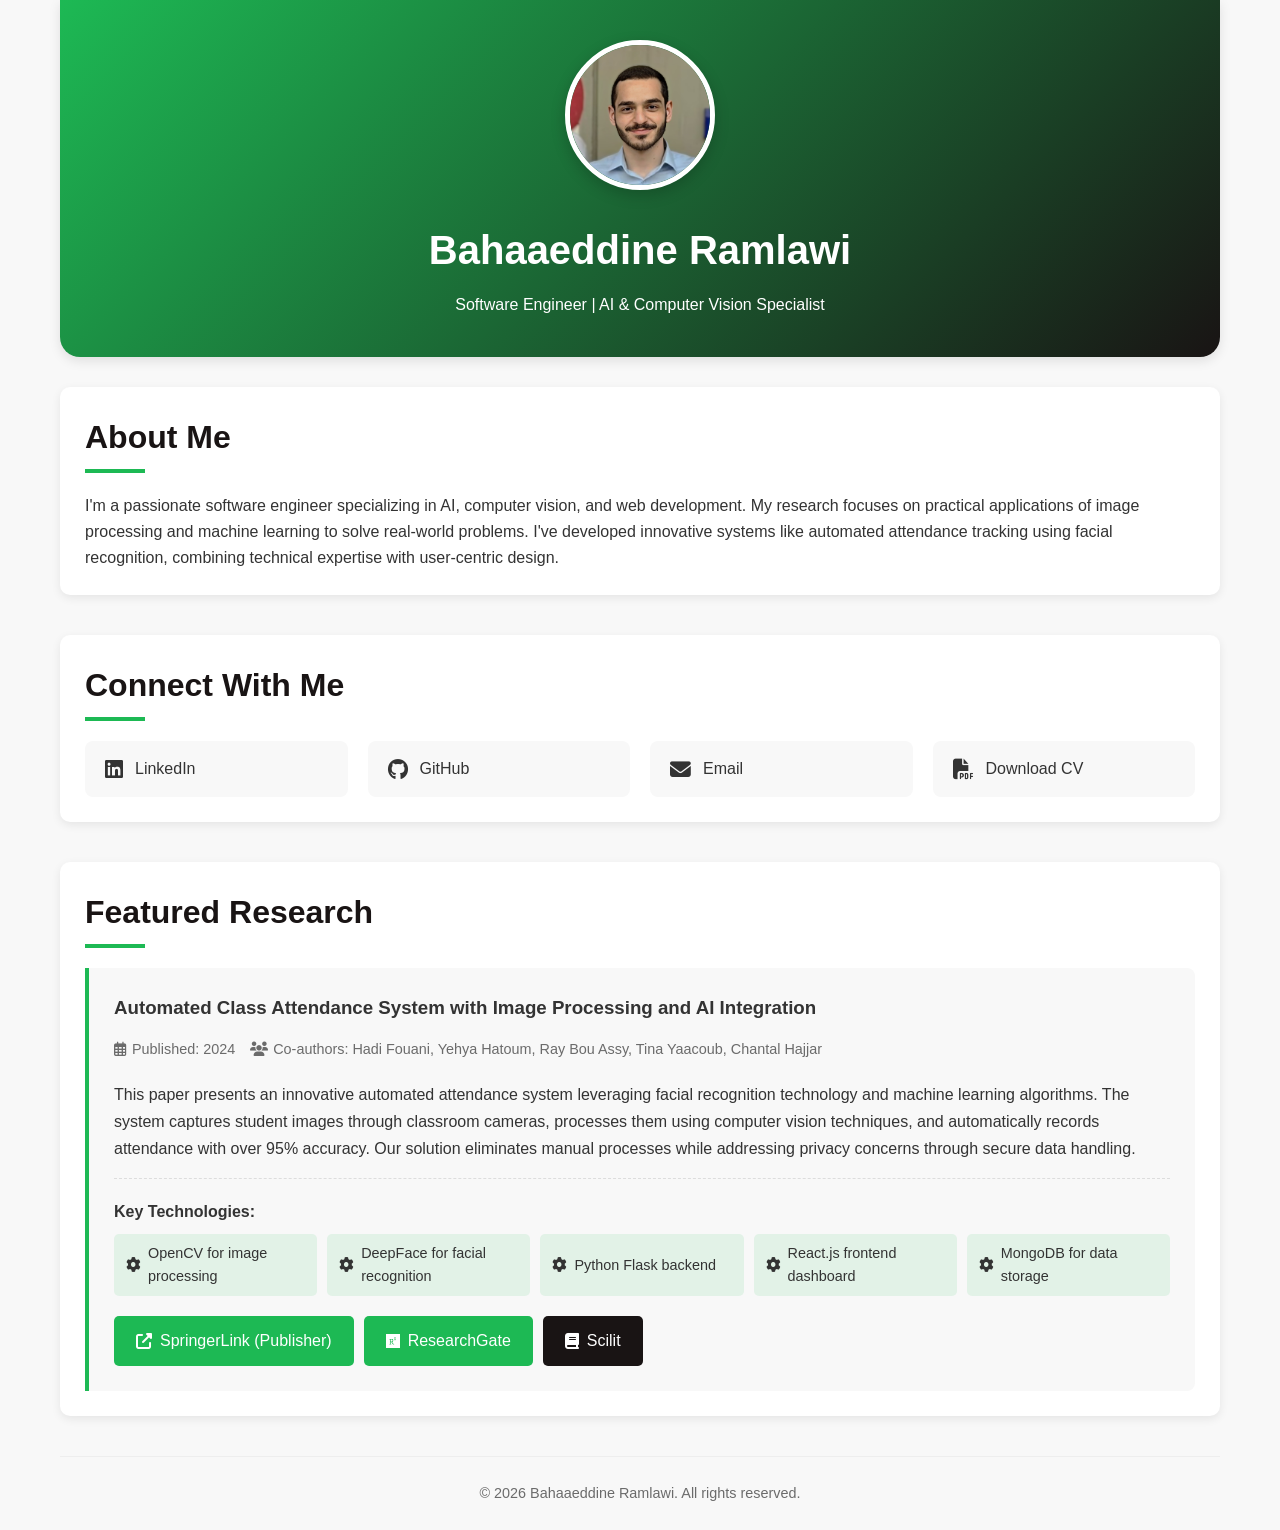
==== index.html @ 1c582ce3 "first commit" ====
<!DOCTYPE html>
<html lang="en">
  <head>
    <meta charset="UTF-8" />
    <meta name="viewport" content="width=device-width, initial-scale=1.0" />
    <title>Bahaaeddine Ramlawi | Software Engineer</title>
    <link rel="stylesheet" href="styles.css" />
    <link
      rel="stylesheet"
      href="https://cdnjs.cloudflare.com/ajax/libs/font-awesome/6.4.0/css/all.min.css"
    />
    <link rel="icon" href="assets/favicon.ico" type="image/x-icon" />
  </head>
  <body>
    <div class="container">
      <header>
        <div class="profile">
          <img
            src="assets/profile.jpg"
            alt="Bahaaeddine Ramlawi Profile Picture"
            class="profile-img"
          />
          <h1>Bahaaeddine Ramlawi</h1>
          <p>Software Engineer | AI & Computer Vision Specialist</p>
        </div>
      </header>

      <main>
        <section class="about">
          <h2>About Me</h2>
          <p>
            I'm a passionate software engineer specializing in AI, computer
            vision, and web development. My research focuses on practical
            applications of image processing and machine learning to solve
            real-world problems. I've developed innovative systems like
            automated attendance tracking using facial recognition, combining
            technical expertise with user-centric design.
          </p>
        </section>

        <section class="social-links">
          <h2>Connect With Me</h2>
          <div class="links-grid">
            <a
              href="https://www.linkedin.com/in/bahaaeddine-ramlawi-b12a22265/"
              target="_blank"
              rel="noopener noreferrer"
              class="social-link"
            >
              <i class="fab fa-linkedin"></i> LinkedIn
            </a>
            <a
              href="https://github.com/BahaaeddineRamlawi"
              target="_blank"
              rel="noopener noreferrer"
              class="social-link"
            >
              <i class="fab fa-github"></i> GitHub
            </a>
            <a href="mailto:bahaaeddineramlawi@gmail.com" class="social-link">
              <i class="fas fa-envelope"></i> Email
            </a>
            <a
              href="assets/Bahaaeddine Ramlawi CV.pdf"
              download="BahaaeddineRamlawi_CV.pdf"
              class="social-link"
            >
              <i class="fas fa-file-pdf"></i> Download CV
            </a>
          </div>
        </section>

        <section class="research">
          <h2>Featured Research</h2>
          <div class="research-card">
            <h3>
              Automated Class Attendance System with Image Processing and AI
              Integration
            </h3>
            <div class="research-meta">
              <span class="research-date"
                ><i class="far fa-calendar-alt"></i> Published: 2024</span
              >
              <span class="research-coauthors"
                ><i class="fas fa-users"></i> Co-authors: Hadi Fouani, Yehya
                Hatoum, Ray Bou Assy, Tina Yaacoub, Chantal Hajjar</span
              >
            </div>
            <p class="research-abstract">
              This paper presents an innovative automated attendance system
              leveraging facial recognition technology and machine learning
              algorithms. The system captures student images through classroom
              cameras, processes them using computer vision techniques, and
              automatically records attendance with over 95% accuracy. Our
              solution eliminates manual processes while addressing privacy
              concerns through secure data handling.
            </p>
            <div class="research-technologies">
              <h4>Key Technologies:</h4>
              <ul class="tech-list">
                <li><i class="fas fa-cog"></i> OpenCV for image processing</li>
                <li>
                  <i class="fas fa-cog"></i> DeepFace for facial recognition
                </li>
                <li><i class="fas fa-cog"></i> Python Flask backend</li>
                <li><i class="fas fa-cog"></i> React.js frontend dashboard</li>
                <li><i class="fas fa-cog"></i> MongoDB for data storage</li>
              </ul>
            </div>
            <div class="research-links">
              <a
                href="https://link.springer.com/chapter/10.1007/978-3-031-84100-2_64"
                target="_blank"
                rel="noopener noreferrer"
                class="read-more"
                title="View on SpringerLink"
              >
                <i class="fas fa-external-link-alt"></i> SpringerLink
                (Publisher)
              </a>
              <a
                href="https://www.researchgate.net/publication/389662298_Automated_Class_Attendance_System_with_Image_Processing_and_AI_Integration"
                target="_blank"
                rel="noopener noreferrer"
                class="read-more"
                title="View on ResearchGate"
              >
                <i class="fab fa-researchgate"></i> ResearchGate
              </a>
              <a
                href="https://www.scilit.com/publications/9433c12d234857c4d5888bf7f9357099"
                target="_blank"
                rel="noopener noreferrer"
                class="read-more secondary-link"
                title="View on Scilit"
              >
                <i class="fas fa-book"></i> Scilit
              </a>
            </div>
          </div>
        </section>
      </main>

      <footer>
        <p>
          © <span id="year"></span> Bahaaeddine Ramlawi. All rights reserved.
        </p>
      </footer>
    </div>

    <script src="script.js"></script>
  </body>
</html>
---- styles.css ----
:root {
  --primary-color: #1db954;
  --secondary-color: #191414;
  --light-color: #f8f8f8;
  --dark-color: #191414;
  --accent-color: #1ed760;
  --text-color: #333;
  --text-light: #6b6b6b;
}

/* Base Styles */
* {
  margin: 0;
  padding: 0;
  box-sizing: border-box;
}

body {
  font-family: "Segoe UI", Tahoma, Geneva, Verdana, sans-serif;
  line-height: 1.6;
  color: var(--text-color);
  background-color: var(--light-color);
}

.container {
  max-width: 1200px;
  margin: 0 auto;
  padding: 0 20px;
}

/* Header Styles */
header {
  text-align: center;
  padding: 40px 0;
  background: linear-gradient(
    135deg,
    var(--primary-color),
    var(--secondary-color)
  );
  color: white;
  border-radius: 0 0 20px 20px;
  margin-bottom: 30px;
  box-shadow: 0 4px 12px rgba(0, 0, 0, 0.1);
}

.profile-img {
  width: 150px;
  height: 150px;
  border-radius: 50%;
  object-fit: cover;
  border: 5px solid white;
  margin-bottom: 20px;
  box-shadow: 0 5px 15px rgba(0, 0, 0, 0.2);
  transition: transform 0.3s ease;
}

.profile-img:hover {
  transform: scale(1.05);
}

/* Typography */
h1 {
  font-size: 2.5rem;
  margin-bottom: 10px;
  font-weight: 700;
}

h2 {
  font-size: 2rem;
  margin-bottom: 20px;
  color: var(--secondary-color);
  position: relative;
  padding-bottom: 10px;
}

h2::after {
  content: "";
  position: absolute;
  bottom: 0;
  left: 0;
  width: 60px;
  height: 4px;
  background-color: var(--primary-color);
}

/* Section Styles */
section {
  margin-bottom: 40px;
  padding: 25px;
  background: white;
  border-radius: 10px;
  box-shadow: 0 3px 10px rgba(0, 0, 0, 0.08);
  transition: transform 0.3s ease, box-shadow 0.3s ease;
}

section:hover {
  transform: translateY(-5px);
  box-shadow: 0 8px 20px rgba(0, 0, 0, 0.12);
}

/* Social Links */
.links-grid {
  display: grid;
  grid-template-columns: repeat(auto-fit, minmax(250px, 1fr));
  gap: 20px;
}

.social-link {
  display: flex;
  align-items: center;
  padding: 15px 20px;
  background-color: var(--light-color);
  border-radius: 8px;
  text-decoration: none;
  color: var(--text-color);
  transition: all 0.3s ease;
  font-weight: 500;
}

.social-link:hover {
  transform: translateY(-5px);
  box-shadow: 0 5px 15px rgba(0, 0, 0, 0.1);
  background-color: var(--primary-color);
  color: white;
}

.social-link i {
  margin-right: 12px;
  font-size: 1.3rem;
}

/* Research Card Styles */
.research-card {
  padding: 25px;
  border-left: 4px solid var(--primary-color);
  background-color: var(--light-color);
  border-radius: 0 8px 8px 0;
}

.research-meta {
  display: flex;
  flex-wrap: wrap;
  gap: 15px;
  margin: 15px 0;
  color: var(--text-light);
  font-size: 0.9rem;
}

.research-meta span {
  display: flex;
  align-items: center;
  gap: 5px;
}

.research-abstract {
  margin: 20px 0;
  color: var(--text-color);
  line-height: 1.7;
  padding-bottom: 15px;
  border-bottom: 1px dashed #ddd;
}

.research-technologies {
  margin: 20px 0;
}

.tech-list {
  list-style: none;
  margin-top: 10px;
  display: grid;
  grid-template-columns: repeat(auto-fit, minmax(200px, 1fr));
  gap: 10px;
}

.tech-list li {
  padding: 8px 12px;
  background-color: rgba(29, 185, 84, 0.1);
  border-radius: 5px;
  display: flex;
  align-items: center;
  gap: 8px;
  font-size: 0.9rem;
}

.research-links {
  display: flex;
  gap: 10px;
  margin-top: 20px;
  flex-wrap: wrap;
}

.read-more {
  display: inline-flex;
  align-items: center;
  gap: 8px;
  padding: 10px 20px;
  background-color: var(--primary-color);
  color: white;
  text-decoration: none;
  border-radius: 5px;
  transition: all 0.3s;
  font-weight: 500;
  border: 2px solid transparent;
}

.read-more.secondary-link {
  background-color: var(--secondary-color);
}

.read-more.secondary-link:hover {
  background-color: white;
  color: var(--secondary-color);
  border-color: var(--secondary-color);
}

.read-more:hover {
  background-color: white;
  color: var(--primary-color);
  border-color: var(--primary-color);
  box-shadow: 0 3px 10px rgba(0, 0, 0, 0.1);
}

footer {
  text-align: center;
  padding: 25px;
  margin-top: 40px;
  color: var(--text-light);
  font-size: 0.9rem;
  border-top: 1px solid #eee;
}

@media (max-width: 768px) {
  h1 {
    font-size: 2rem;
  }

  h2 {
    font-size: 1.5rem;
  }

  .profile-img {
    width: 120px;
    height: 120px;
  }

  section {
    padding: 20px;
  }
}

@media (max-width: 600px) {
  .tech-list {
    grid-template-columns: 1fr;
  }

  .research-meta {
    flex-direction: column;
    gap: 8px;
  }

  .research-links {
    flex-direction: column;
  }

  .read-more {
    width: 100%;
    text-align: center;
    justify-content: center;
  }
}

@media (max-width: 480px) {
  header {
    padding: 30px 0;
  }

  section {
    padding: 18px;
  }

  .social-link {
    padding: 12px 15px;
  }
}
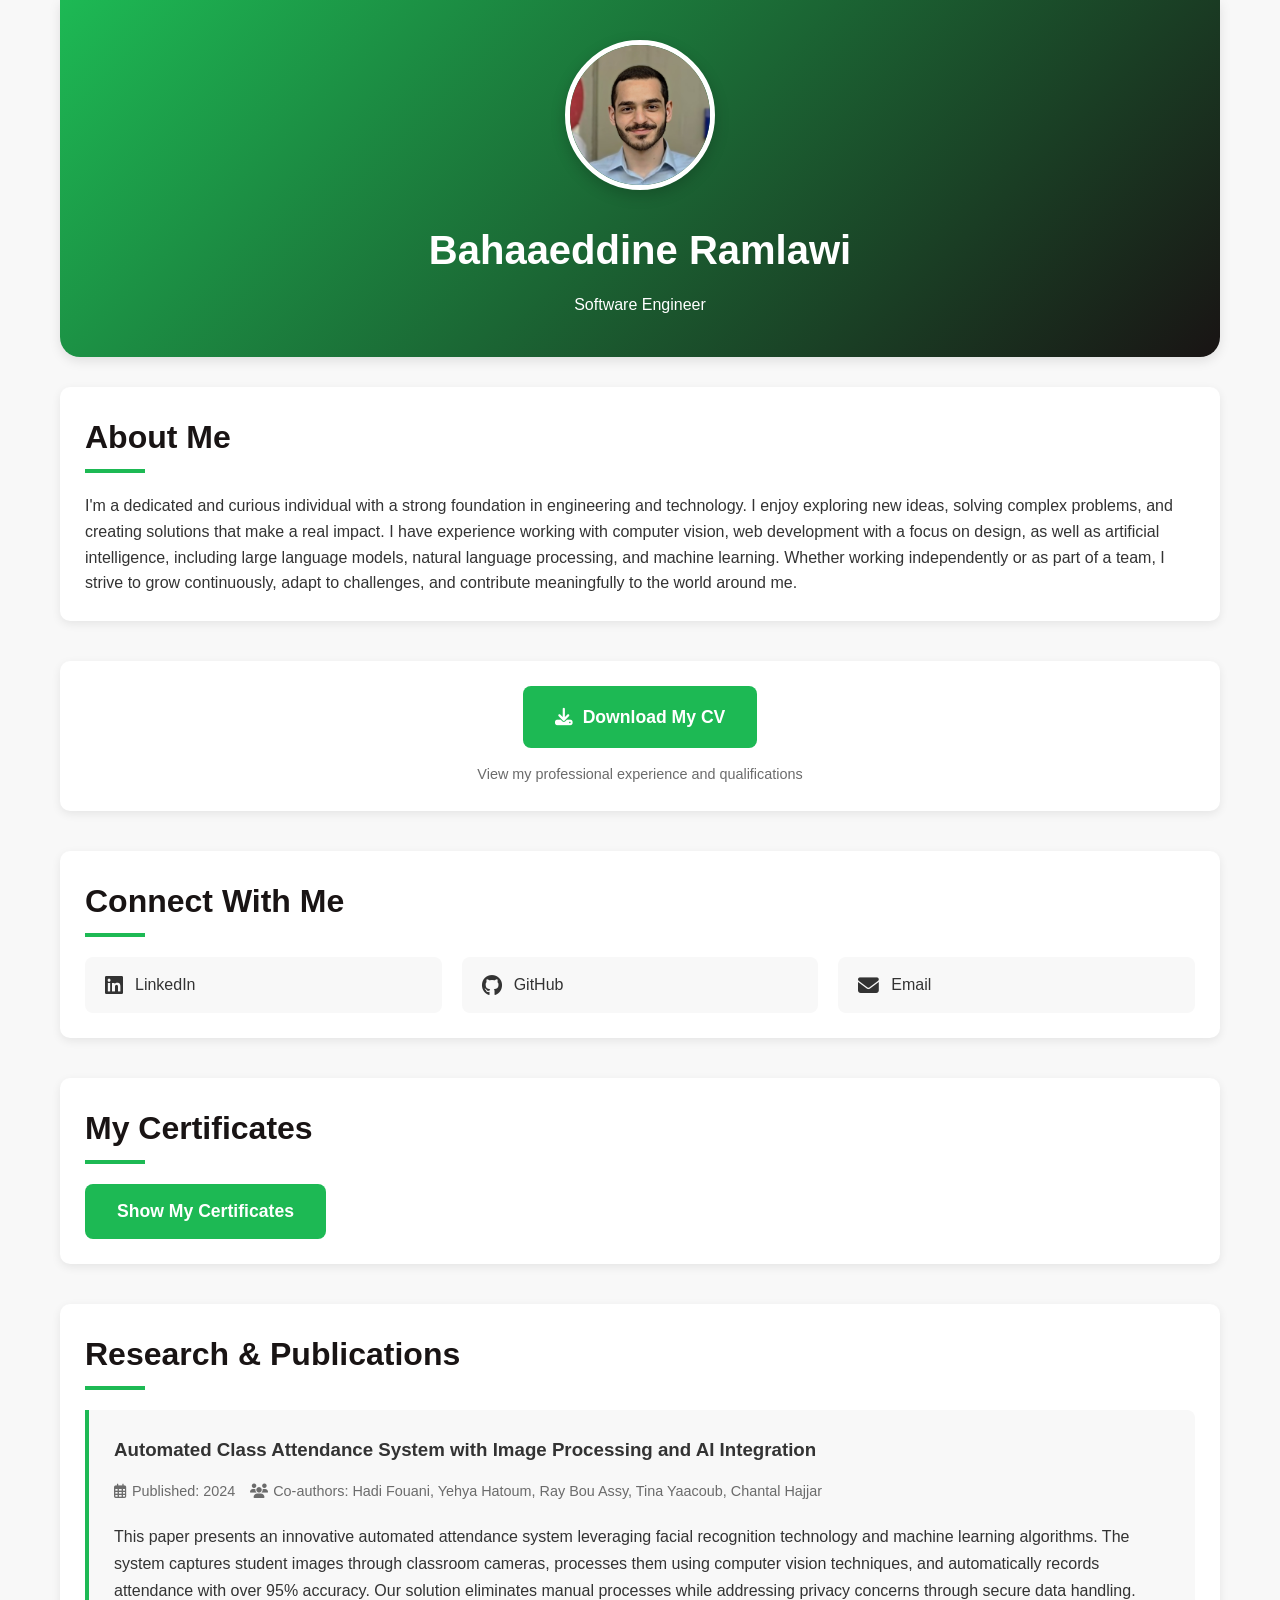
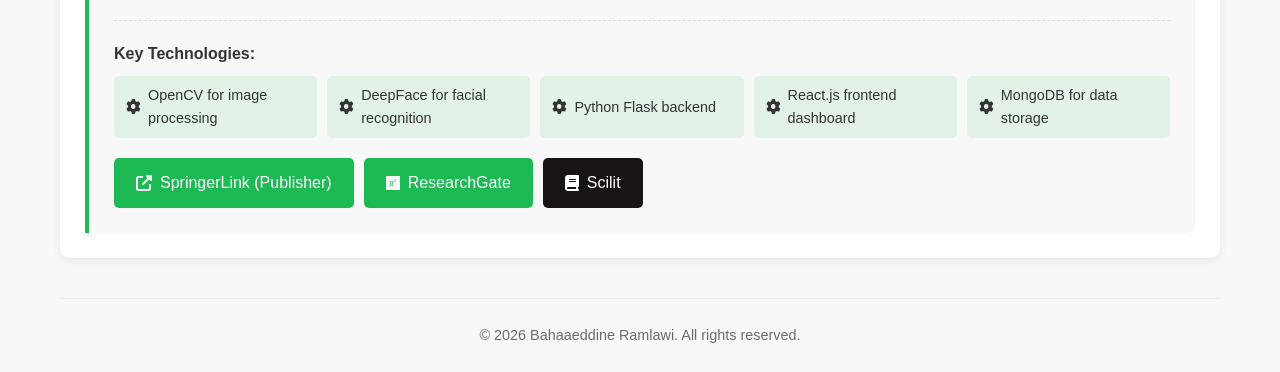
==== commit 1047bf94: "Add certificates" ====
--- a/index.html
+++ b/index.html
@@ -21,7 +21,7 @@
             class="profile-img"
           />
           <h1>Bahaaeddine Ramlawi</h1>
-          <p>Software Engineer | AI & Computer Vision Specialist</p>
+          <p>Software Engineer</p>
         </div>
       </header>
 
@@ -29,12 +29,28 @@
         <section class="about">
           <h2>About Me</h2>
           <p>
-            I'm a passionate software engineer specializing in AI, computer
-            vision, and web development. My research focuses on practical
-            applications of image processing and machine learning to solve
-            real-world problems. I've developed innovative systems like
-            automated attendance tracking using facial recognition, combining
-            technical expertise with user-centric design.
+            I'm a dedicated and curious individual with a strong foundation in
+            engineering and technology. I enjoy exploring new ideas, solving
+            complex problems, and creating solutions that make a real impact. I
+            have experience working with computer vision, web development with a
+            focus on design, as well as artificial intelligence, including large
+            language models, natural language processing, and machine learning.
+            Whether working independently or as part of a team, I strive to grow
+            continuously, adapt to challenges, and contribute meaningfully to
+            the world around me.
+          </p>
+        </section>
+
+        <section class="cv-download">
+          <a
+            href="assets/Bahaaeddine Ramlawi CV.pdf"
+            download="BahaaeddineRamlawi_CV.pdf"
+            class="cv-button"
+          >
+            <i class="fas fa-download"></i> Download My CV
+          </a>
+          <p class="cv-note">
+            View my professional experience and qualifications
           </p>
         </section>
 
@@ -60,18 +76,23 @@
             <a href="mailto:bahaaeddineramlawi@gmail.com" class="social-link">
               <i class="fas fa-envelope"></i> Email
             </a>
-            <a
-              href="assets/Bahaaeddine Ramlawi CV.pdf"
-              download="BahaaeddineRamlawi_CV.pdf"
-              class="social-link"
-            >
-              <i class="fas fa-file-pdf"></i> Download CV
-            </a>
           </div>
         </section>
 
+        <section class="certificates">
+          <h2>My Certificates</h2>
+          <button id="toggleCertificatesBtn" class="cv-button">
+            Show My Certificates
+          </button>
+          <ul
+            id="certificatesList"
+            class="certificates-list"
+            style="display: none"
+          ></ul>
+        </section>
+
         <section class="research">
-          <h2>Featured Research</h2>
+          <h2>Research & Publications</h2>
           <div class="research-card">
             <h3>
               Automated Class Attendance System with Image Processing and AI
--- a/styles.css
+++ b/styles.css
@@ -220,6 +220,72 @@
   box-shadow: 0 3px 10px rgba(0, 0, 0, 0.1);
 }
 
+.cv-download {
+  text-align: center;
+  margin-bottom: 40px;
+  padding: 25px;
+  background: white;
+  border-radius: 10px;
+  box-shadow: 0 3px 10px rgba(0, 0, 0, 0.08);
+  transition: transform 0.3s ease, box-shadow 0.3s ease;
+}
+
+.cv-download:hover {
+  transform: translateY(-5px);
+  box-shadow: 0 8px 20px rgba(0, 0, 0, 0.12);
+}
+
+.cv-button {
+  display: inline-flex;
+  align-items: center;
+  gap: 10px;
+  padding: 15px 30px;
+  background-color: var(--primary-color);
+  color: white;
+  text-decoration: none;
+  border-radius: 8px;
+  font-weight: 600;
+  font-size: 1.1rem;
+  transition: all 0.3s ease;
+  border: 2px solid transparent;
+}
+
+.cv-button:hover {
+  background-color: white;
+  color: var(--primary-color);
+  border-color: var(--primary-color);
+  transform: translateY(-3px);
+}
+
+.cv-note {
+  margin-top: 15px;
+  color: var(--text-light);
+  font-size: 0.9rem;
+}
+
+.certificates-list {
+  margin-top: 20px;
+  list-style: none;
+  padding-left: 0;
+}
+
+.certificates-list li {
+  margin: 10px 0;
+  font-weight: 600;
+}
+
+.certificates-list li a {
+  cursor: pointer;
+  color: var(--primary-color);
+  text-decoration: underline;
+  transition: color 0.3s ease;
+  font-weight: 600;
+}
+
+.certificates-list li a:hover {
+  color: var(--accent-color);
+}
+
 footer {
   text-align: center;
   padding: 25px;
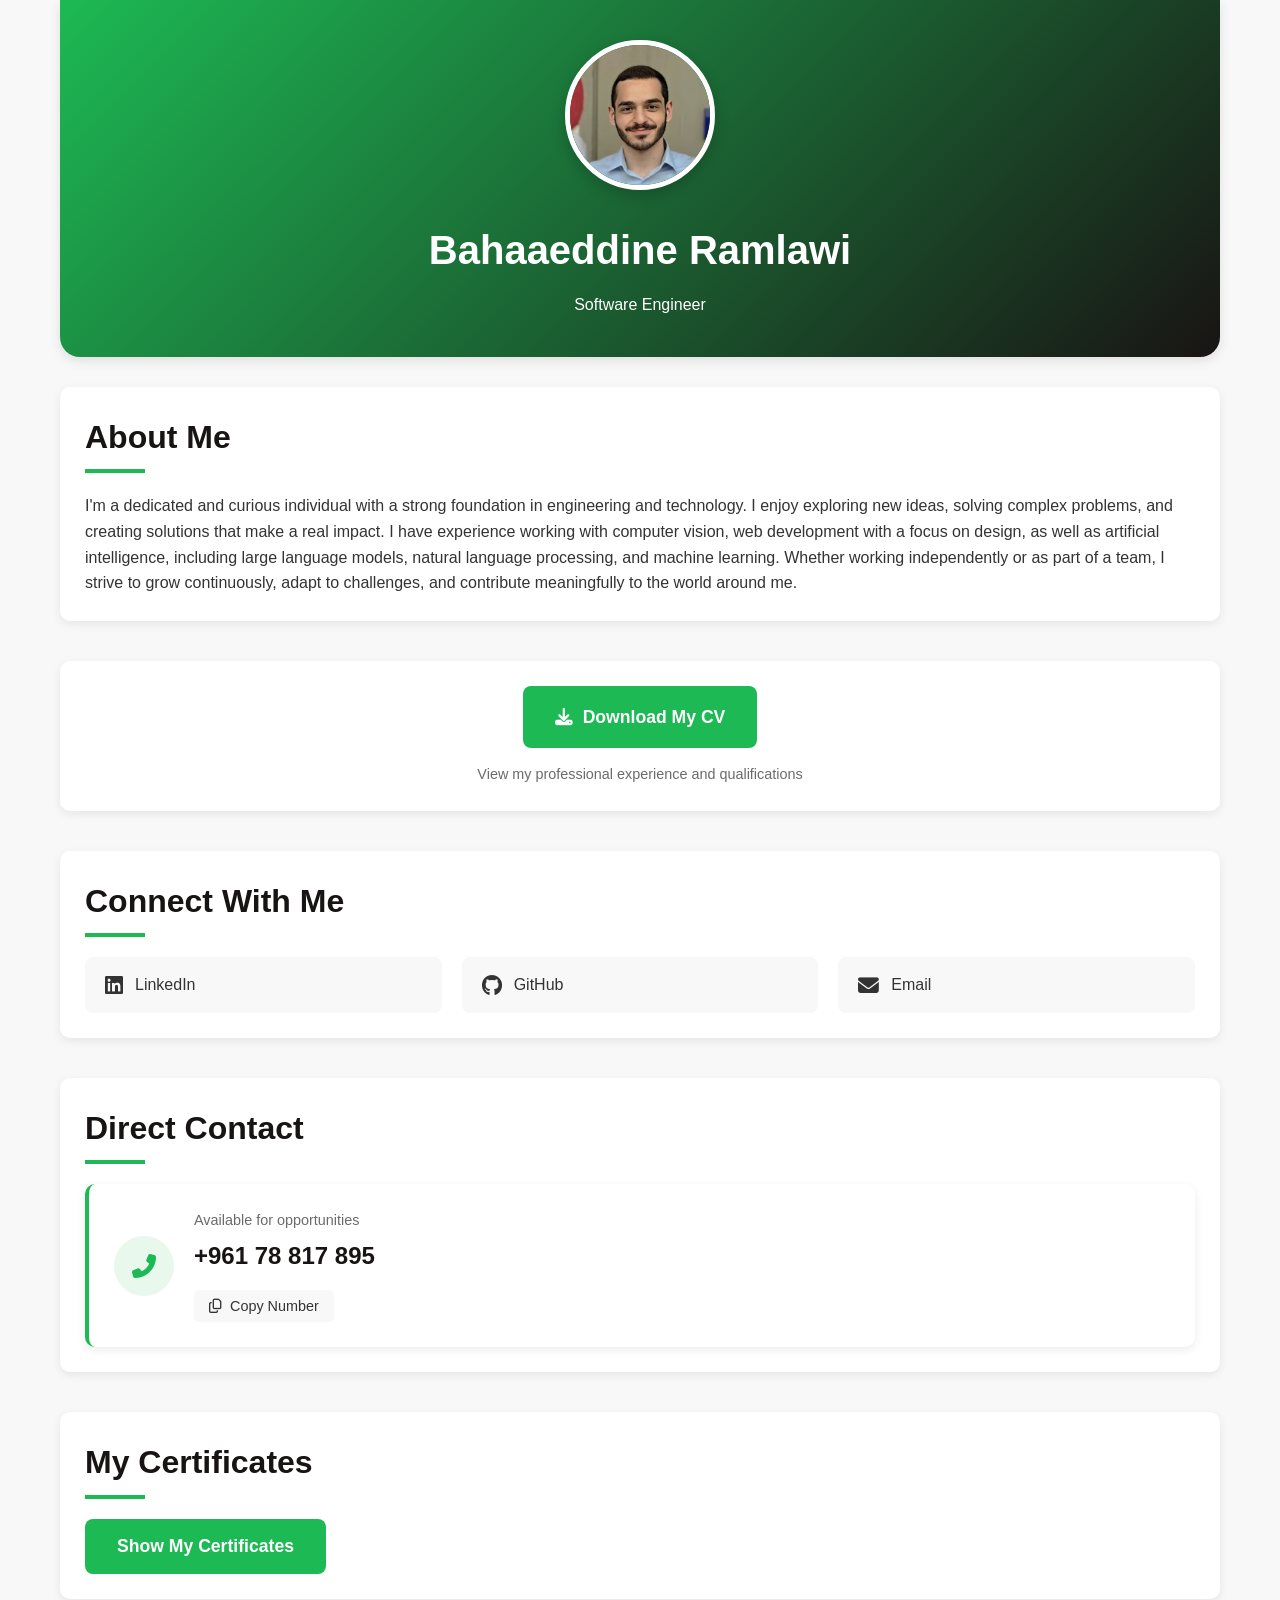
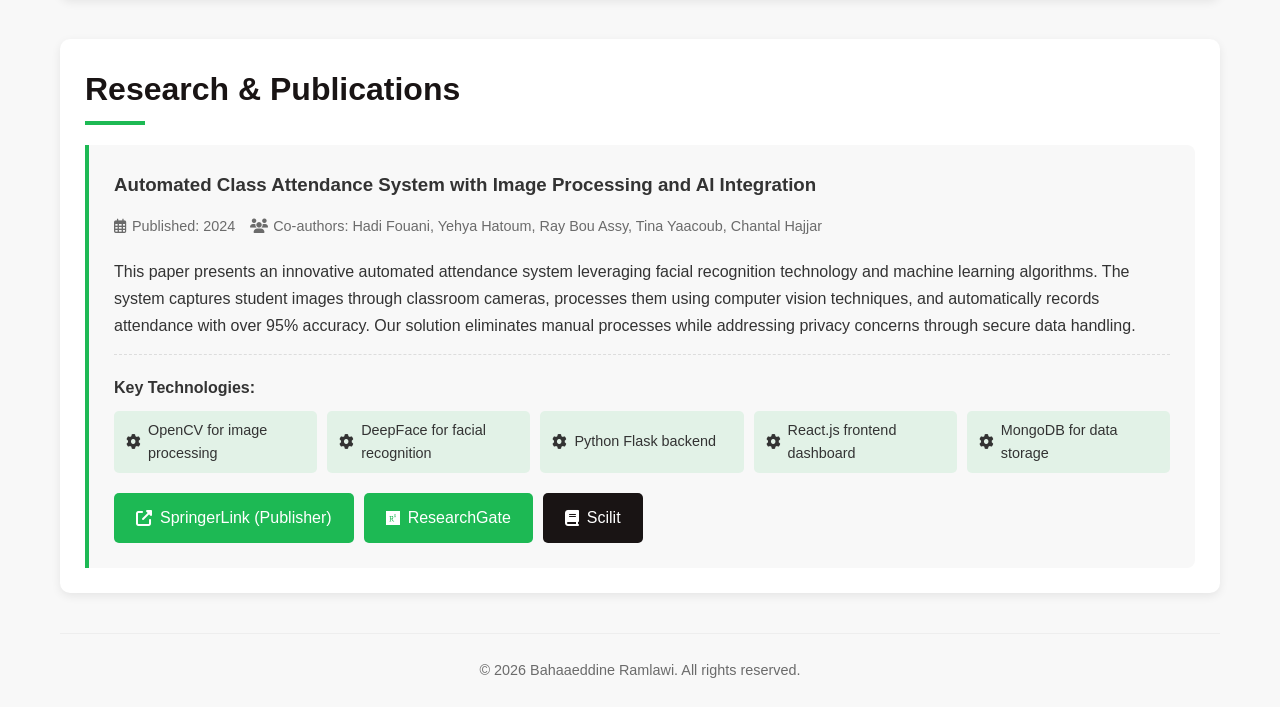
==== commit 88c3cb67: "Add number" ====
--- a/index.html
+++ b/index.html
@@ -76,6 +76,24 @@
             <a href="mailto:bahaaeddineramlawi@gmail.com" class="social-link">
               <i class="fas fa-envelope"></i> Email
             </a>
+          </div>
+        </section>
+
+        <section class="contact-number">
+          <h2>Direct Contact</h2>
+          <div class="phone-card">
+            <div class="phone-icon">
+              <i class="fas fa-phone-alt"></i>
+            </div>
+            <div class="phone-content">
+              <p class="phone-label">Available for opportunities</p>
+              <a href="tel:+96178817895" class="phone-number">
+                +961 78 817 895
+              </a>
+              <button class="copy-btn" onclick="copyPhoneNumber()">
+                <i class="far fa-copy"></i> Copy Number
+              </button>
+            </div>
           </div>
         </section>
 
--- a/styles.css
+++ b/styles.css
@@ -8,7 +8,6 @@
   --text-light: #6b6b6b;
 }
 
-/* Base Styles */
 * {
   margin: 0;
   padding: 0;
@@ -28,7 +27,6 @@
   padding: 0 20px;
 }
 
-/* Header Styles */
 header {
   text-align: center;
   padding: 40px 0;
@@ -58,11 +56,11 @@
   transform: scale(1.05);
 }
 
-/* Typography */
 h1 {
   font-size: 2.5rem;
   margin-bottom: 10px;
   font-weight: 700;
+  padding: 0 20px;
 }
 
 h2 {
@@ -83,7 +81,6 @@
   background-color: var(--primary-color);
 }
 
-/* Section Styles */
 section {
   margin-bottom: 40px;
   padding: 25px;
@@ -98,7 +95,6 @@
   box-shadow: 0 8px 20px rgba(0, 0, 0, 0.12);
 }
 
-/* Social Links */
 .links-grid {
   display: grid;
   grid-template-columns: repeat(auto-fit, minmax(250px, 1fr));
@@ -129,7 +125,6 @@
   font-size: 1.3rem;
 }
 
-/* Research Card Styles */
 .research-card {
   padding: 25px;
   border-left: 4px solid var(--primary-color);
@@ -286,6 +281,10 @@
   color: var(--accent-color);
 }
 
+.cert-org-list {
+  margin-left: 20px;
+}
+
 footer {
   text-align: center;
   padding: 25px;
@@ -295,6 +294,91 @@
   border-top: 1px solid #eee;
 }
 
+/* Phone Number Section */
+.contact-number {
+  margin-bottom: 40px;
+}
+
+.phone-card {
+  display: flex;
+  align-items: center;
+  padding: 25px;
+  background: white;
+  border-radius: 10px;
+  box-shadow: 0 3px 10px rgba(0, 0, 0, 0.08);
+  transition: all 0.3s ease;
+  border-left: 4px solid var(--primary-color);
+}
+
+.phone-card:hover {
+  transform: translateY(-5px);
+  box-shadow: 0 8px 20px rgba(0, 0, 0, 0.12);
+}
+
+.phone-icon {
+  width: 60px;
+  height: 60px;
+  background-color: rgba(29, 185, 84, 0.1);
+  border-radius: 50%;
+  display: flex;
+  align-items: center;
+  justify-content: center;
+  margin-right: 20px;
+  flex-shrink: 0;
+}
+
+.phone-icon i {
+  color: var(--primary-color);
+  font-size: 1.5rem;
+}
+
+.phone-content {
+  flex-grow: 1;
+}
+
+.phone-label {
+  color: var(--text-light);
+  font-size: 0.9rem;
+  margin-bottom: 5px;
+}
+
+.phone-number {
+  display: block;
+  font-size: 1.5rem;
+  font-weight: 600;
+  color: var(--secondary-color);
+  text-decoration: none;
+  margin-bottom: 15px;
+  transition: color 0.3s ease;
+}
+
+.phone-number:hover {
+  color: var(--primary-color);
+}
+
+.copy-btn {
+  display: inline-flex;
+  align-items: center;
+  gap: 8px;
+  padding: 8px 15px;
+  background-color: var(--light-color);
+  color: var(--text-color);
+  border: none;
+  border-radius: 5px;
+  font-size: 0.9rem;
+  cursor: pointer;
+  transition: all 0.3s ease;
+}
+
+.copy-btn:hover {
+  background-color: var(--primary-color);
+  color: white;
+}
+
+.copy-btn i {
+  font-size: 0.9rem;
+}
+
 @media (max-width: 768px) {
   h1 {
     font-size: 2rem;
@@ -333,6 +417,21 @@
     text-align: center;
     justify-content: center;
   }
+
+  .phone-card {
+    flex-direction: column;
+    text-align: center;
+    padding: 20px;
+  }
+
+  .phone-icon {
+    margin-right: 0;
+    margin-bottom: 15px;
+  }
+
+  .phone-number {
+    font-size: 1.3rem;
+  }
 }
 
 @media (max-width: 480px) {
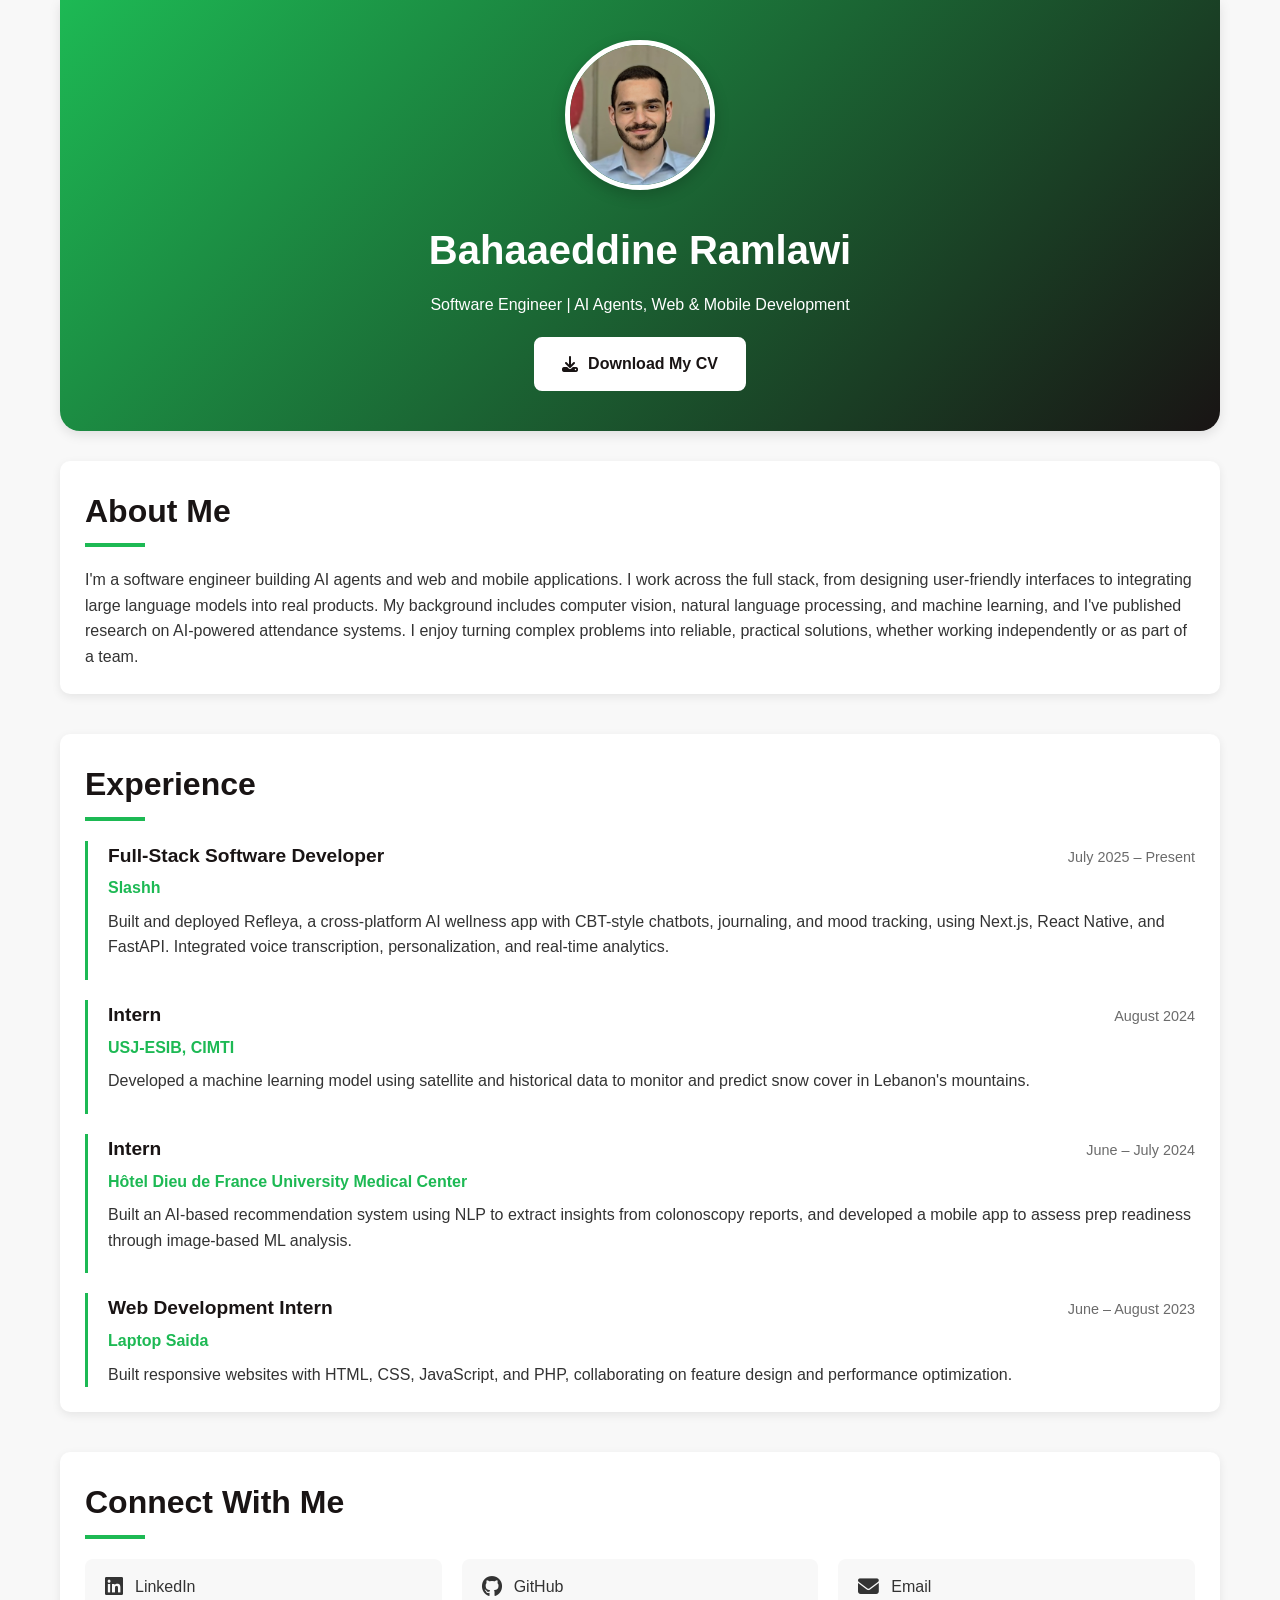
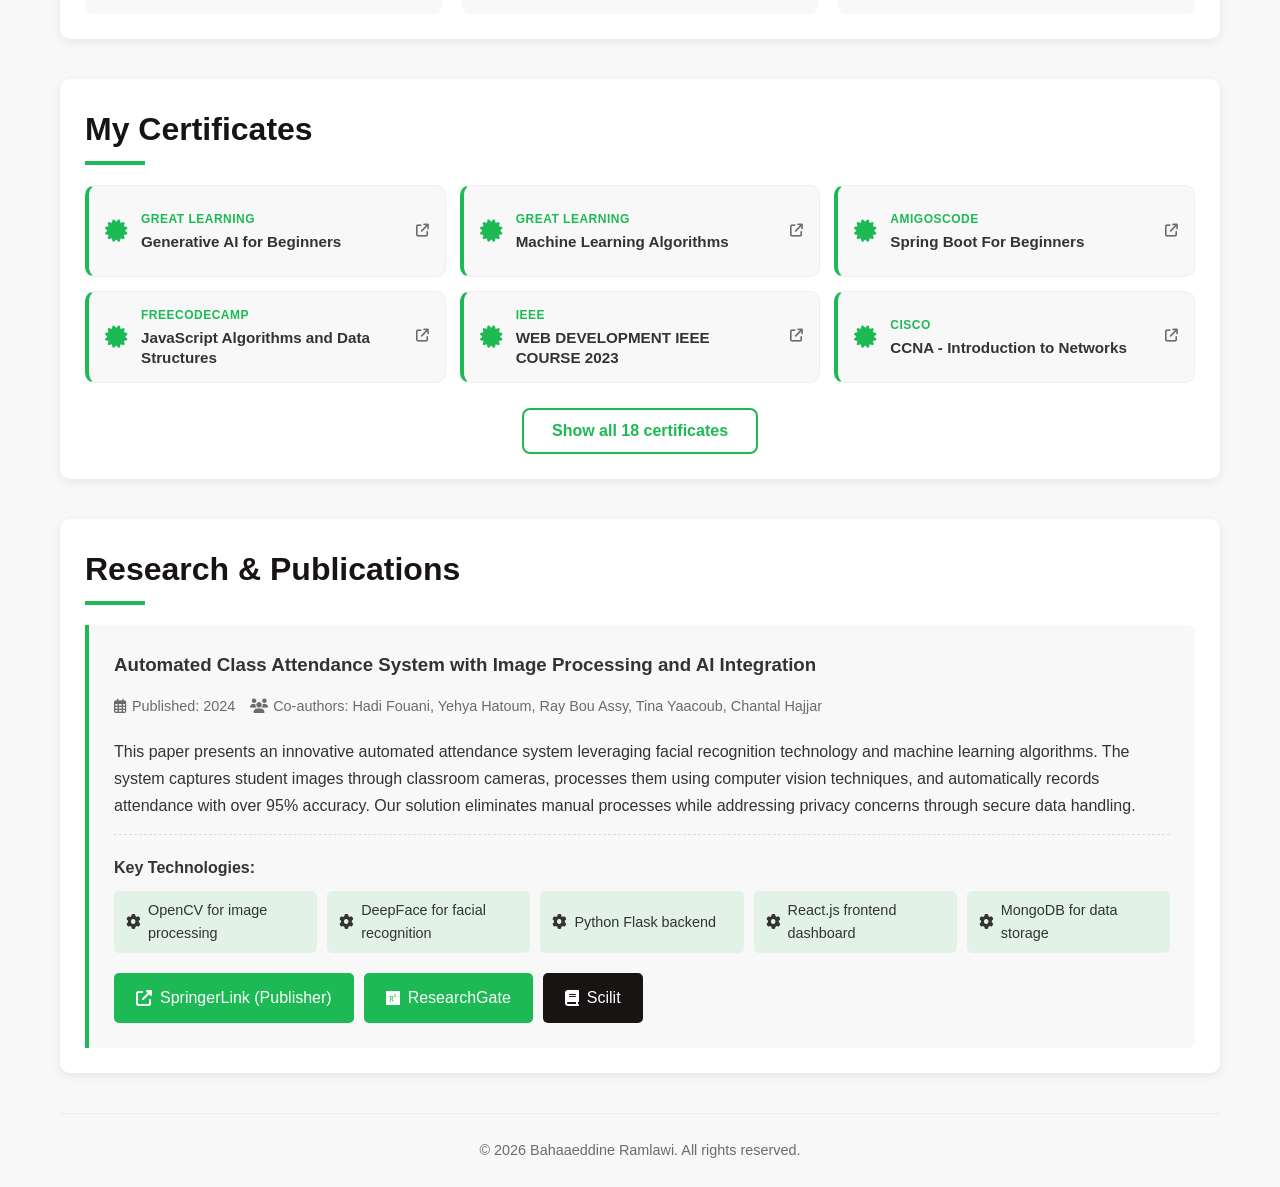
==== commit cd237b8c: "Revamp portfolio: experience, certificates grid, CV header button, /show phone reveal - Add Experien" ====
--- a/index.html
+++ b/index.html
@@ -3,8 +3,32 @@
   <head>
     <meta charset="UTF-8" />
     <meta name="viewport" content="width=device-width, initial-scale=1.0" />
-    <title>Bahaaeddine Ramlawi | Software Engineer</title>
-    <link rel="stylesheet" href="styles.css" />
+    <title>Bahaaeddine Ramlawi | Software Engineer – AI Agents, Web &amp; Mobile</title>
+    <meta
+      name="description"
+      content="Official portfolio of Bahaaeddine Ramlawi – a software engineer building AI agents and web and mobile applications."
+    />
+    <meta name="robots" content="index, follow" />
+    <meta name="author" content="Bahaaeddine Ramlawi" />
+
+    <meta
+      property="og:title"
+      content="Bahaaeddine Ramlawi | Software Engineer – AI Agents, Web &amp; Mobile"
+    />
+    <meta
+      property="og:description"
+      content="Explore Bahaaeddine Ramlawi's professional work, skills, certifications, and AI research publications."
+    />
+    <meta
+      property="og:image"
+      content="https://bahaaeddineramlawiportfolio.vercel.app/assets/profile.jpg"
+    />
+    <meta
+      property="og:url"
+      content="https://bahaaeddineramlawiportfolio.vercel.app/"
+    />
+    <meta property="og:type" content="website" />
+    <link rel="stylesheet" href="styles.css?v=7" />
     <link
       rel="stylesheet"
       href="https://cdnjs.cloudflare.com/ajax/libs/font-awesome/6.4.0/css/all.min.css"
@@ -21,27 +45,7 @@
             class="profile-img"
           />
           <h1>Bahaaeddine Ramlawi</h1>
-          <p>Software Engineer</p>
-        </div>
-      </header>
-
-      <main>
-        <section class="about">
-          <h2>About Me</h2>
-          <p>
-            I'm a dedicated and curious individual with a strong foundation in
-            engineering and technology. I enjoy exploring new ideas, solving
-            complex problems, and creating solutions that make a real impact. I
-            have experience working with computer vision, web development with a
-            focus on design, as well as artificial intelligence, including large
-            language models, natural language processing, and machine learning.
-            Whether working independently or as part of a team, I strive to grow
-            continuously, adapt to challenges, and contribute meaningfully to
-            the world around me.
-          </p>
-        </section>
-
-        <section class="cv-download">
+          <p>Software Engineer | AI Agents, Web &amp; Mobile Development</p>
           <a
             href="assets/Bahaaeddine Ramlawi CV.pdf"
             download="BahaaeddineRamlawi_CV.pdf"
@@ -49,9 +53,75 @@
           >
             <i class="fas fa-download"></i> Download My CV
           </a>
-          <p class="cv-note">
-            View my professional experience and qualifications
+        </div>
+      </header>
+
+      <main>
+        <section class="about">
+          <h2>About Me</h2>
+          <p>
+            I'm a software engineer building AI agents and web and mobile
+            applications. I work across the full stack, from designing
+            user-friendly interfaces to integrating large language models into
+            real products. My background includes computer vision, natural
+            language processing, and machine learning, and I've published
+            research on AI-powered attendance systems. I enjoy turning complex
+            problems into reliable, practical solutions, whether working
+            independently or as part of a team.
           </p>
+        </section>
+
+        <section class="experience">
+          <h2>Experience</h2>
+          <div class="experience-item">
+            <div class="experience-header">
+              <h3>Full-Stack Software Developer</h3>
+              <span class="experience-date">July 2025 – Present</span>
+            </div>
+            <p class="experience-company">Slashh</p>
+            <p>
+              Built and deployed Refleya, a cross-platform AI wellness app with
+              CBT-style chatbots, journaling, and mood tracking, using Next.js,
+              React Native, and FastAPI. Integrated voice transcription,
+              personalization, and real-time analytics.
+            </p>
+          </div>
+          <div class="experience-item">
+            <div class="experience-header">
+              <h3>Intern</h3>
+              <span class="experience-date">August 2024</span>
+            </div>
+            <p class="experience-company">USJ-ESIB, CIMTI</p>
+            <p>
+              Developed a machine learning model using satellite and historical
+              data to monitor and predict snow cover in Lebanon's mountains.
+            </p>
+          </div>
+          <div class="experience-item">
+            <div class="experience-header">
+              <h3>Intern</h3>
+              <span class="experience-date">June – July 2024</span>
+            </div>
+            <p class="experience-company">
+              Hôtel Dieu de France University Medical Center
+            </p>
+            <p>
+              Built an AI-based recommendation system using NLP to extract
+              insights from colonoscopy reports, and developed a mobile app to
+              assess prep readiness through image-based ML analysis.
+            </p>
+          </div>
+          <div class="experience-item">
+            <div class="experience-header">
+              <h3>Web Development Intern</h3>
+              <span class="experience-date">June – August 2023</span>
+            </div>
+            <p class="experience-company">Laptop Saida</p>
+            <p>
+              Built responsive websites with HTML, CSS, JavaScript, and PHP,
+              collaborating on feature design and performance optimization.
+            </p>
+          </div>
         </section>
 
         <section class="social-links">
@@ -79,7 +149,7 @@
           </div>
         </section>
 
-        <section class="contact-number">
+        <section class="contact-number" id="contact-number" hidden>
           <h2>Direct Contact</h2>
           <div class="phone-card">
             <div class="phone-icon">
@@ -99,14 +169,8 @@
 
         <section class="certificates">
           <h2>My Certificates</h2>
-          <button id="toggleCertificatesBtn" class="cv-button">
-            Show My Certificates
-          </button>
-          <ul
-            id="certificatesList"
-            class="certificates-list"
-            style="display: none"
-          ></ul>
+          <div id="certificatesGrid" class="cert-grid"></div>
+          <button id="toggleCertificatesBtn" class="btn-outline"></button>
         </section>
 
         <section class="research">
@@ -187,6 +251,6 @@
       </footer>
     </div>
 
-    <script src="script.js"></script>
+    <script src="script.js?v=4"></script>
   </body>
 </html>
--- a/styles.css
+++ b/styles.css
@@ -215,74 +215,117 @@
   box-shadow: 0 3px 10px rgba(0, 0, 0, 0.1);
 }
 
-.cv-download {
-  text-align: center;
-  margin-bottom: 40px;
-  padding: 25px;
-  background: white;
-  border-radius: 10px;
-  box-shadow: 0 3px 10px rgba(0, 0, 0, 0.08);
-  transition: transform 0.3s ease, box-shadow 0.3s ease;
-}
-
-.cv-download:hover {
-  transform: translateY(-5px);
-  box-shadow: 0 8px 20px rgba(0, 0, 0, 0.12);
-}
-
 .cv-button {
   display: inline-flex;
   align-items: center;
   gap: 10px;
-  padding: 15px 30px;
-  background-color: var(--primary-color);
-  color: white;
+  margin-top: 20px;
+  padding: 12px 26px;
+  background-color: white;
+  color: var(--secondary-color);
   text-decoration: none;
   border-radius: 8px;
   font-weight: 600;
-  font-size: 1.1rem;
+  font-size: 1rem;
   transition: all 0.3s ease;
-  border: 2px solid transparent;
+  border: 2px solid white;
 }
 
 .cv-button:hover {
-  background-color: white;
-  color: var(--primary-color);
-  border-color: var(--primary-color);
+  background-color: transparent;
+  color: white;
   transform: translateY(-3px);
 }
 
-.cv-note {
-  margin-top: 15px;
+.cert-grid {
+  display: grid;
+  grid-template-columns: repeat(auto-fill, minmax(280px, 1fr));
+  grid-auto-rows: 1fr;
+  gap: 14px;
+  margin-top: 10px;
+}
+
+.cert-card {
+  display: flex;
+  align-items: center;
+  gap: 14px;
+  padding: 14px 16px;
+  background: var(--light-color);
+  border-radius: 10px;
+  text-decoration: none;
+  color: var(--text-color);
+  border: 1px solid #eee;
+  border-left: 4px solid var(--primary-color);
+  transition: transform 0.3s ease, box-shadow 0.3s ease;
+}
+
+.cert-card:hover {
+  transform: translateY(-3px);
+  box-shadow: 0 6px 16px rgba(0, 0, 0, 0.1);
+}
+
+.cert-icon {
+  font-size: 1.4rem;
+  color: var(--primary-color);
+}
+
+.cert-info {
+  flex: 1;
+  display: flex;
+  flex-direction: column;
+  gap: 3px;
+  min-width: 0;
+}
+
+.cert-arrow {
+  font-size: 0.8rem;
   color: var(--text-light);
-  font-size: 0.9rem;
-}
-
-.certificates-list {
-  margin-top: 20px;
-  list-style: none;
-  padding-left: 0;
-}
-
-.certificates-list li {
-  margin: 10px 0;
+}
+
+.cert-card:hover .cert-arrow {
+  color: var(--primary-color);
+}
+
+.cert-org {
+  font-size: 0.75rem;
+  font-weight: 700;
+  text-transform: uppercase;
+  letter-spacing: 0.5px;
+  color: var(--primary-color);
+}
+
+.cert-name {
+  font-size: 0.95rem;
   font-weight: 600;
-}
-
-.certificates-list li a {
+  line-height: 1.3;
+}
+
+.cert-extra {
+  display: none;
+}
+
+.cert-grid.expanded .cert-extra {
+  display: flex;
+}
+
+.btn-outline {
+  display: block;
+  margin: 25px auto 0;
+  padding: 12px 28px;
+  background: transparent;
+  color: var(--primary-color);
+  border: 2px solid var(--primary-color);
+  border-radius: 8px;
+  font-size: 1rem;
+  font-weight: 600;
+  font-family: inherit;
   cursor: pointer;
-  color: var(--primary-color);
-  text-decoration: underline;
-  transition: color 0.3s ease;
-  font-weight: 600;
-}
-
-.certificates-list li a:hover {
-  color: var(--accent-color);
-}
-
-.cert-org-list {
-  margin-left: 20px;
+  transition: all 0.3s ease;
+}
+
+.btn-outline:hover {
+  background: var(--primary-color);
+  color: white;
 }
 
 footer {
@@ -447,3 +490,39 @@
     padding: 12px 15px;
   }
 }
+
+/* Experience Section */
+.experience-item {
+  padding: 0 0 20px 20px;
+  margin-bottom: 20px;
+  border-left: 3px solid var(--primary-color);
+}
+
+.experience-item:last-child {
+  margin-bottom: 0;
+  padding-bottom: 0;
+}
+
+.experience-header {
+  display: flex;
+  justify-content: space-between;
+  align-items: baseline;
+  flex-wrap: wrap;
+  gap: 5px 15px;
+}
+
+.experience-header h3 {
+  font-size: 1.2rem;
+  color: var(--secondary-color);
+}
+
+.experience-date {
+  font-size: 0.9rem;
+  color: var(--text-light);
+}
+
+.experience-company {
+  font-weight: 600;
+  color: var(--primary-color);
+  margin: 4px 0 8px;
+}
